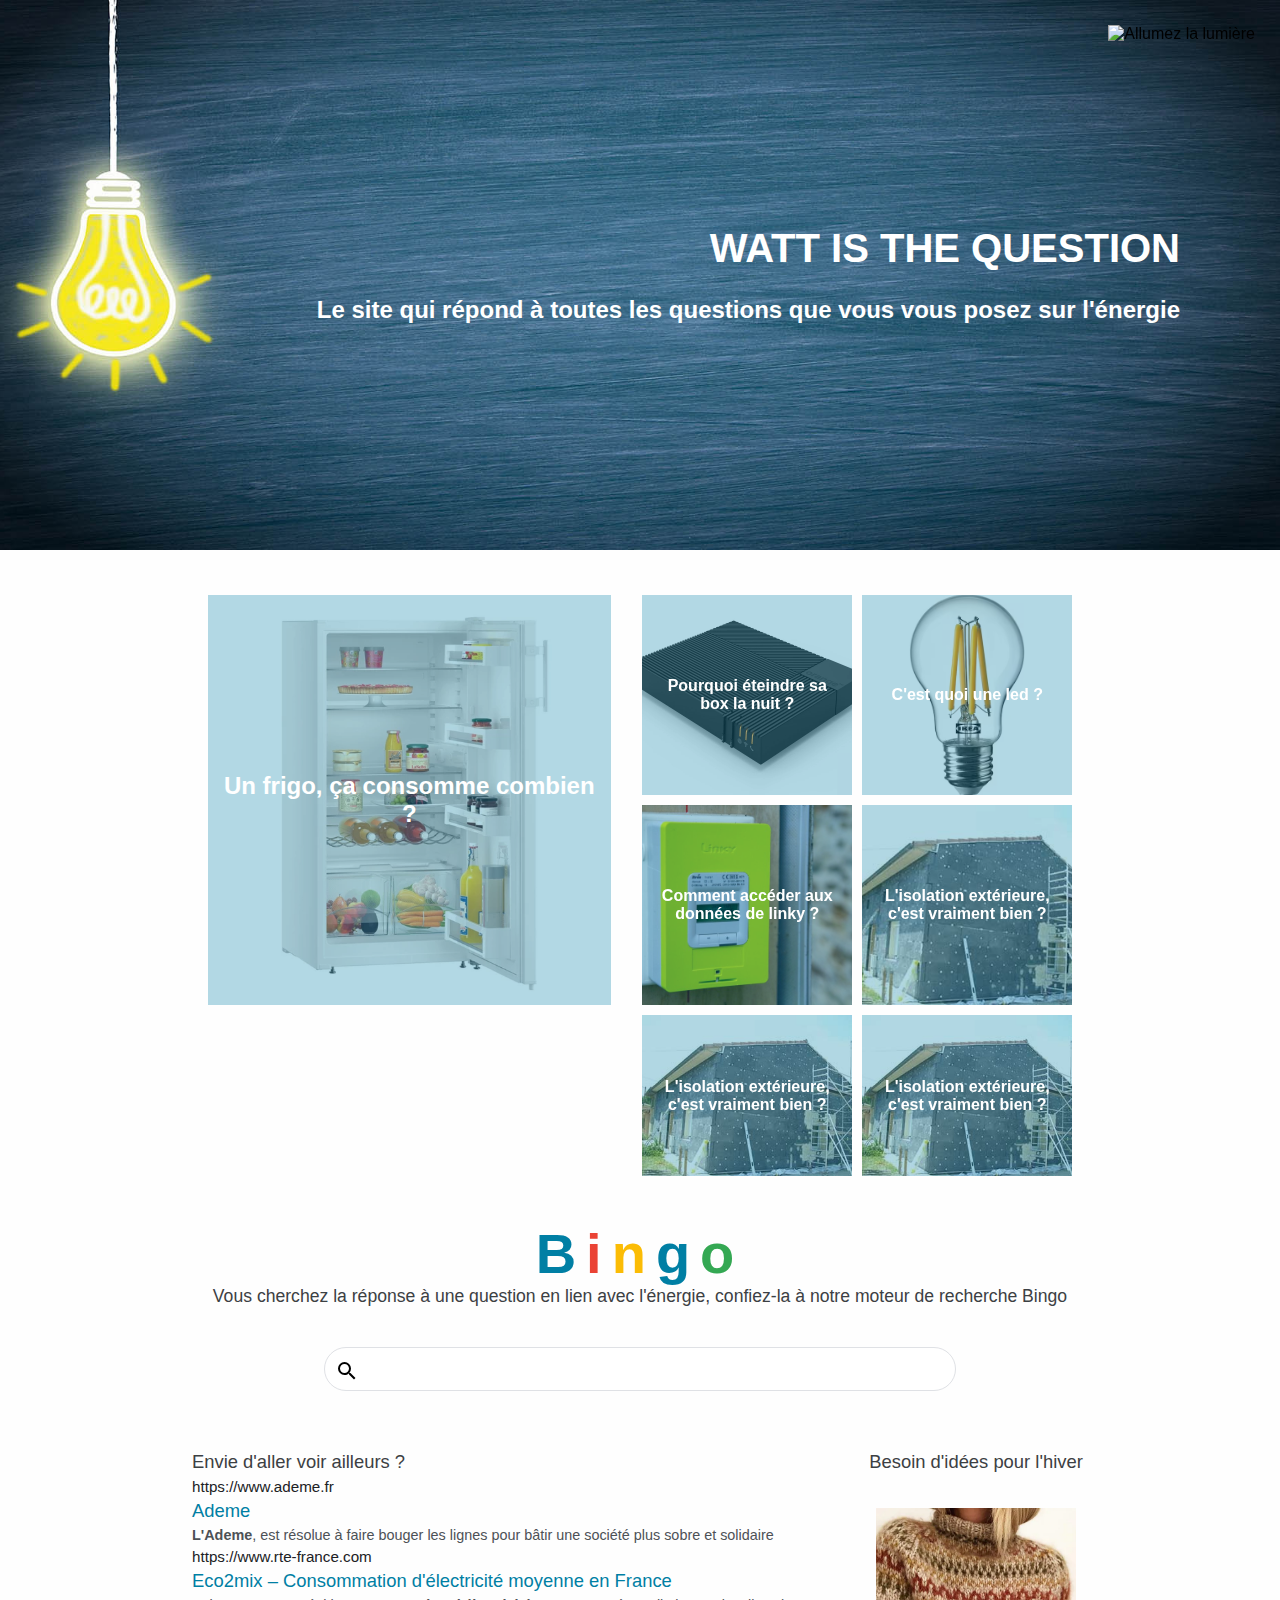
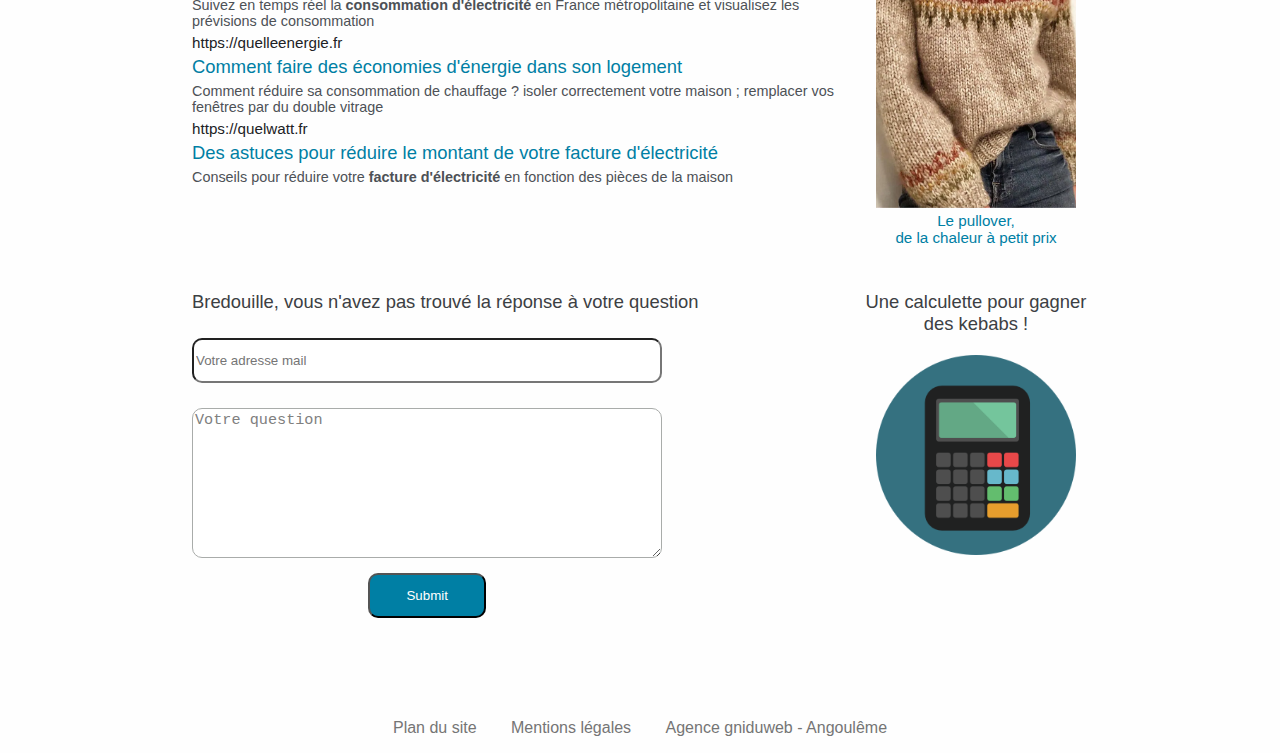
==== index.html @ 3b17d6e7 "Update link" ====
<!DOCTYPE html>
<html lang="fr"> 
<head>
	<title>WATT IS THE QUESTION</title>
	<meta charset="utf-8">
	<link  href="./assets/css/style_page_accueil.css" rel="stylesheet" type='text/css'>
</head>
<body>
	<div id="calque_noir" class="off">
	</div>
	<div id="interrupteur" >
			<img src="./assets/images/off.png" alt="Allumez la lumière" id ="button_light">
	</div>
	<header>
		<h1>WATT IS THE QUESTION</h1>
		<h2>Le site qui répond à toutes les questions que vous vous posez sur l'énergie</h2>
	</header>
	<main>
		<div id="questions">
			<a href="./pages/cons_frigo.html" id="bloc_gauche">
				<figure>
					<img src="./assets/images/5questions/frigo.webp" alt="Consommation réfrigérateur">
					<figcaption>
						<p>Un frigo, ça consomme combien ?</p>
					</figcaption>
				</figure>
			</a>
			<div id="bloc_droite">
				<a href="#">
					<figure id="box">
						<img src="./assets/images/5questions/box.webp" alt="Consommation box">
						<figcaption>
							<p>Pourquoi éteindre sa box la nuit ?</p>
						</figcaption>
					</figure>
				</a>
				<a href="#">
					<figure id="led">
						<img src="./assets/images/5questions/led.avif" alt="Consommation led">
						<figcaption>
							<p>C'est quoi une led ?</p>
						</figcaption>
					</figure>
				</a>
				<a href="#">
					<figure id="linky">
						<img src="./assets/images/5questions/linky.jpg" alt="Fonctionnement Linky">
						<figcaption>
							<p>Comment accéder aux données de linky ?</p>
						</figcaption>
					</figure>
				</a>
				<a href="#">
					<figure id="isolation">
						<img src="./assets/images/5questions/isolation.jpg" alt="Isolation extérieure">
						<figcaption>
							<p>L'isolation extérieure, c'est vraiment bien ?</p>
						</figcaption>
					</figure>
				</a>
				<a href="#">
					<figure id="isolation">
						<img src="./assets/images/5questions/isolation.jpg" alt="Isolation extérieure">
						<figcaption>
							<p>L'isolation extérieure, c'est vraiment bien ?</p>
						</figcaption>
					</figure>
				</a>
				<a href="#">
					<figure id="isolation">
						<img src="./assets/images/5questions/isolation.jpg" alt="Isolation extérieure">
						<figcaption>
							<p>L'isolation extérieure, c'est vraiment bien ?</p>
						</figcaption>
					</figure>
				</a>
				
			</div>
		</div>
		<div id="moteurderecherche">
			<h2><span>B</span><span>i</span><span>n</span><span>g</span><span>o</span></h2>
			<div>
				<p>Vous cherchez la réponse à une question en lien avec l'énergie, confiez-la à notre moteur de recherche Bingo </p>
			</div>
			<form>
				<span>
					<svg>
						<path d="M15.5 14h-.79l-.28-.27A6.471 6.471 0 0 0 16 9.5 6.5 6.5 0 1 0 9.5 16c1.61 0 3.09-.59 4.23-1.57l.27.28v.79l5 4.99L20.49 19l-4.99-5zm-6 0C7.01 14 5 11.99 5 9.5S7.01 5 9.5 5 14 7.01 14 9.5 11.99 14 9.5 14z">
						</path>
					</svg>
				</span>
				<input type="text" name="zt_bingo" id="zt_bingo" >
			</form>
		</div>
		<div id="liens">
			<div>
				<h1 class="titre">Envie d'aller voir ailleurs ?</h1>
				<nav>
					<a href="https://www.ademe.fr">
						<p>https://www.ademe.fr</p>
						<p>Ademe</p>
						<p><strong>L'Ademe</strong>, est résolue à faire bouger les lignes pour bâtir une société plus sobre et solidaire</p>
					</a>
					<a href="https://www.rte-france.com">
						<p>https://www.rte-france.com</p>
						<p>Eco2mix – Consommation d'électricité moyenne en France</p>
						<p>Suivez en temps réel la <strong>consommation d'électricité </strong> en France métropolitaine et visualisez les prévisions de consommation</p>
					</a>
					<a href="https://quelleenergie.fr">
						<p>https://quelleenergie.fr</p>
						<p>Comment faire des économies d'énergie dans son logement</p>
						<p>Comment réduire sa consommation de chauffage ? isoler correctement votre maison ; remplacer vos fenêtres par du double vitrage</p>
					</a>
					<a href="https://quelwatt.fr">
						<p>https://quelwatt.fr</p>
						<p>Des astuces pour réduire le montant de votre facture d'électricité</p>
						<p>Conseils pour réduire votre <strong>facture d'électricité </strong> en fonction des pièces de la maison</p>
						
					</a>
					
				</nav>
			</div>
			<aside>
				<h2 class="titre">Besoin d'idées pour l'hiver</h2>
				<a href="#">
					<figure>
						<img src="./assets/images/outils_conseils/pull.webp" alt="Conseils énergie">
						<figcaption>
							<p> Le pullover,<br>de la chaleur à petit prix</p>
						</figcaption>
					</figure>
				</a>
					
			</aside>
			
		</div>
		<div id="bredouille">
			
				<div>
					<h2 class="titre">Bredouille, vous n'avez pas trouvé la réponse à votre question</h2>
					<form action="./pages/enregistrer-question.php" method="POST">
						<input id="zt_email" name="zt_email" type="email" required placeholder="Votre adresse mail">
						<textarea id="zt_question" name="zt_question" required>Votre question</textarea>
						<input type="submit" id="bouton">
					</form>
				</div>
				<aside>
					<h2 class="titre">Une calculette pour gagner des kebabs ! </h2>
					<a href="./pages/calcul_cons.html">
						<img src="./assets/images/outils_conseils/calculette.png" alt="pull - réduction énergie">
					</a>
				</aside>
			
		</div>
		<footer>
			<nav>
				<a href="#">Plan du site</a>
				<a href="#">Mentions légales</a>
				<a href="#">Agence gniduweb - Angoulême</a>
			</nav>
		</footer>
		
	</main>		
	<script src="./js/script_index.js"></script>
</body>
</html>
---- assets/css/style_page_accueil.css ----
*
{	box-sizing:border-box;
	margin:0px;
}
body
{	background:#fefefe;
	font-family:arial ,sans-serif;
	font-size:16px;
}
/* Réglages généraux */
a
{	text-decoration:none;
}

main > div 
{ 	width:70%;
	margin : 45px auto;
} 
/*Mise en forme du calque noir*/
#calque_noir
{	position:fixed;
	width:100vw;
	height:100vh;
}
.on
{	background:rgb(0,0,0,0);
	z-index:-50;
}
.off
{	background:rgb(0,0,0,0.9);
	z-index:100;
}
/* Mise en forme de l'interrupteur */
#interrupteur
{	position:fixed;
	top:25px;
	right:25px;
	cursor:pointer;
	z-index:200;
}
#interrupteur img
{	width:50px;
	height:auto;
}
/*Mise en forme de la section header*/
header
{	height:550px;
	display:flex;
	flex-direction:column;
	align-items:end;
	justify-content:center;
	background:url(./../images/img_header.jpg);
	background-size:cover;
	background-position: center center;
	color:white;
	padding:100px;

}
header h2
{	margin-top:25px;
	font-size:1.5rem;
}
header h1
{	font-size:2.5rem;;
}
/*Mise en forme de la section Mosaïque de questions */

#questions
{	display:flex;
	align-items:start;
	justify-content:space-around;
}
#questions a
{	color:white;
	
}
#bloc_gauche
{	height:410px;
	width:45%;
	font-size:1.50rem;
}
#bloc_droite
{	display:grid;
	grid-template-columns: 1fr 1fr;
	grid-template-rows: 200px 200px;
	grid-gap: 10px;
	width:48%;
}
#question{
	display: flex;
	height: 250px;
	width: 20%;
}
#questions figure
{	position:relative;
	height:100%;
	width:100%;
}
#questions figure img
{	width:100%;
	height:100%;
	object-fit:cover;
}
#questions figure figcaption
{	height:100%;
	width:100%;
	position:absolute;
	top:0px;
	left:0px;
	display:flex;
	justify-content:center;
	align-items:center;
	padding:15px;
	background:rgba(0,127,164,0.3);
	text-align:center;
	font-weight:bold;
}


/*Mise en forme de la section Moteur de recherche Section*/
#moteurderecherche
{	display:flex;
	flex-direction:column;
	align-items:center;
	justify-content:center;
}
#moteurderecherche p
{	color:#3c4043;
	margin-bottom:25px;
	font-size:1.1rem;
}
#moteurderecherche h2
{	font-size:3.5rem;
	font-weight:bold;
	letter-spacing:10px;
}
#moteurderecherche h2 span:nth-child(1)
{	color:rgb(0,127,164);
}
#moteurderecherche h2 span:nth-child(2)
{	color:#ea4335;
}
#moteurderecherche h2 span:nth-child(3)
{	color:#fbbc05;
}
#moteurderecherche h2 span:nth-child(4)
{	color:rgb(0,127,164);
}
#moteurderecherche h2 span:nth-child(5)
{	color:#34a853;
}

#moteurderecherche > form span
{	height: 20px;
	line-height: 20px;
	width: 20px;
	margin-right:25px;
}

#moteurderecherche > form
{	height: 44px;
	background: #fff;
	border: 1px solid #dfe1e5;
	box-shadow: none;
	border-radius: 24px;
	margin: 15px auto;
	width:632px;
	display : flex;
	align-items:center;
	justify-content:space-around;
	padding:10px;

}
#moteurderecherche input
{	background-color: transparent;
	border: none;
	margin: 0;
	flex:1;
	margin-top:15px;
	padding: 0;
	color: rgba(0,0,0,.87);
	word-wrap: break-word;
	outline: none;
	display: flex;	
	flex: 100%;
	height: 34px;
	
} 

/*Mise en forme scrollbar*/

/* width */
::-webkit-scrollbar {
	width: 10px;
	border-radius: 5px;
  }
/* Track */
::-webkit-scrollbar-track {
	background: #f1f1f1;

  }
/* Handle */
::-webkit-scrollbar-thumb {
	background: #888;
	border-radius: 5px;
  }
/* Handle on hover */
::-webkit-scrollbar-thumb:hover {
	background: #555;
  }  


/*Mise en forme de la section liens*/	

#liens 
{	display : flex;	
}
#liens div
{	width:75%;
	display : flex;
	flex-direction:column;
}
#liens nav p:nth-child(2)
{	font-size:1.15rem;
	color:rgb(0,127,164);
	margin-top:5px;
}
#liens nav p:nth-child(1)
{	font-size:0.95rem;
	color:rgb(32, 33, 36);
	margin-top:5px;
}
#liens nav p:nth-child(3)
{	font-size:0.9rem;
	color:rgb(77, 81, 86);
	margin-top:5px;
}
#liens a
{	margin-top:15px;
}
#liens 	aside
{	width:25%;
	display : flex;
	flex-direction:column;
	align-items:center;
	justify-content:center;
}
#liens img
{	width:200px;
	height: 300px;
	object-fit:cover;
}
#liens aside p
{	font-size:0.95rem;
	text-align:center;
	width:200px;
	color:rgb(0,127,164);
}
#liens figure
{	margin-top:20px;
	height:100%;
	width:100%;
	text-align:center;
} 	

	
.titre
{	color:#3c4043;
	font-weight:normal;
	font-size:1.15rem;
}



/*Mise en forme de la section bredouille*/
#bredouille 
{	display:flex;
}
#bredouille div 
{	width:75%;
	display : flex;
	flex-direction:column;
	align-items:start;
}
#bredouille aside
{	width:25%;
	display : flex;
	flex-direction:column;
	align-items:center;
	font-size:1.1rem;
	text-align:center;
	font-weight:normal;
}

#bredouille form
{	display:flex;
	flex-direction:column;
	width:70%;
	margin:25px 0;
}
#bredouille textarea
{	height:150px;
	border-radius:10px;
	border:1px solid rgb(169, 172, 170);
	font-size:0.95rem;
	color :gray;
	
}
#bredouille #zt_email
{	height:45px;
	margin-bottom:25px;
	border-radius:10px;
}
#bredouille #bouton
{	height:45px;
	display:flex;
	justify-content:center;
	align-items:center;
	width:25%;
	margin:15px auto;
	background-color : rgb(0, 127, 164);
	color:white;
	border-radius:10px;
}
#bredouille img
{	width:200px;
	height:auto;
}
#bredouille a
{	margin-top:20px;
}
/*footer*/
footer
{	height:50px;
	display : flex;
	justify-content:center;
	align-items:center;
	
}
footer a
{	color: rgb(117, 117, 117);
	font-weight:normal;
	margin:0 15px;
}
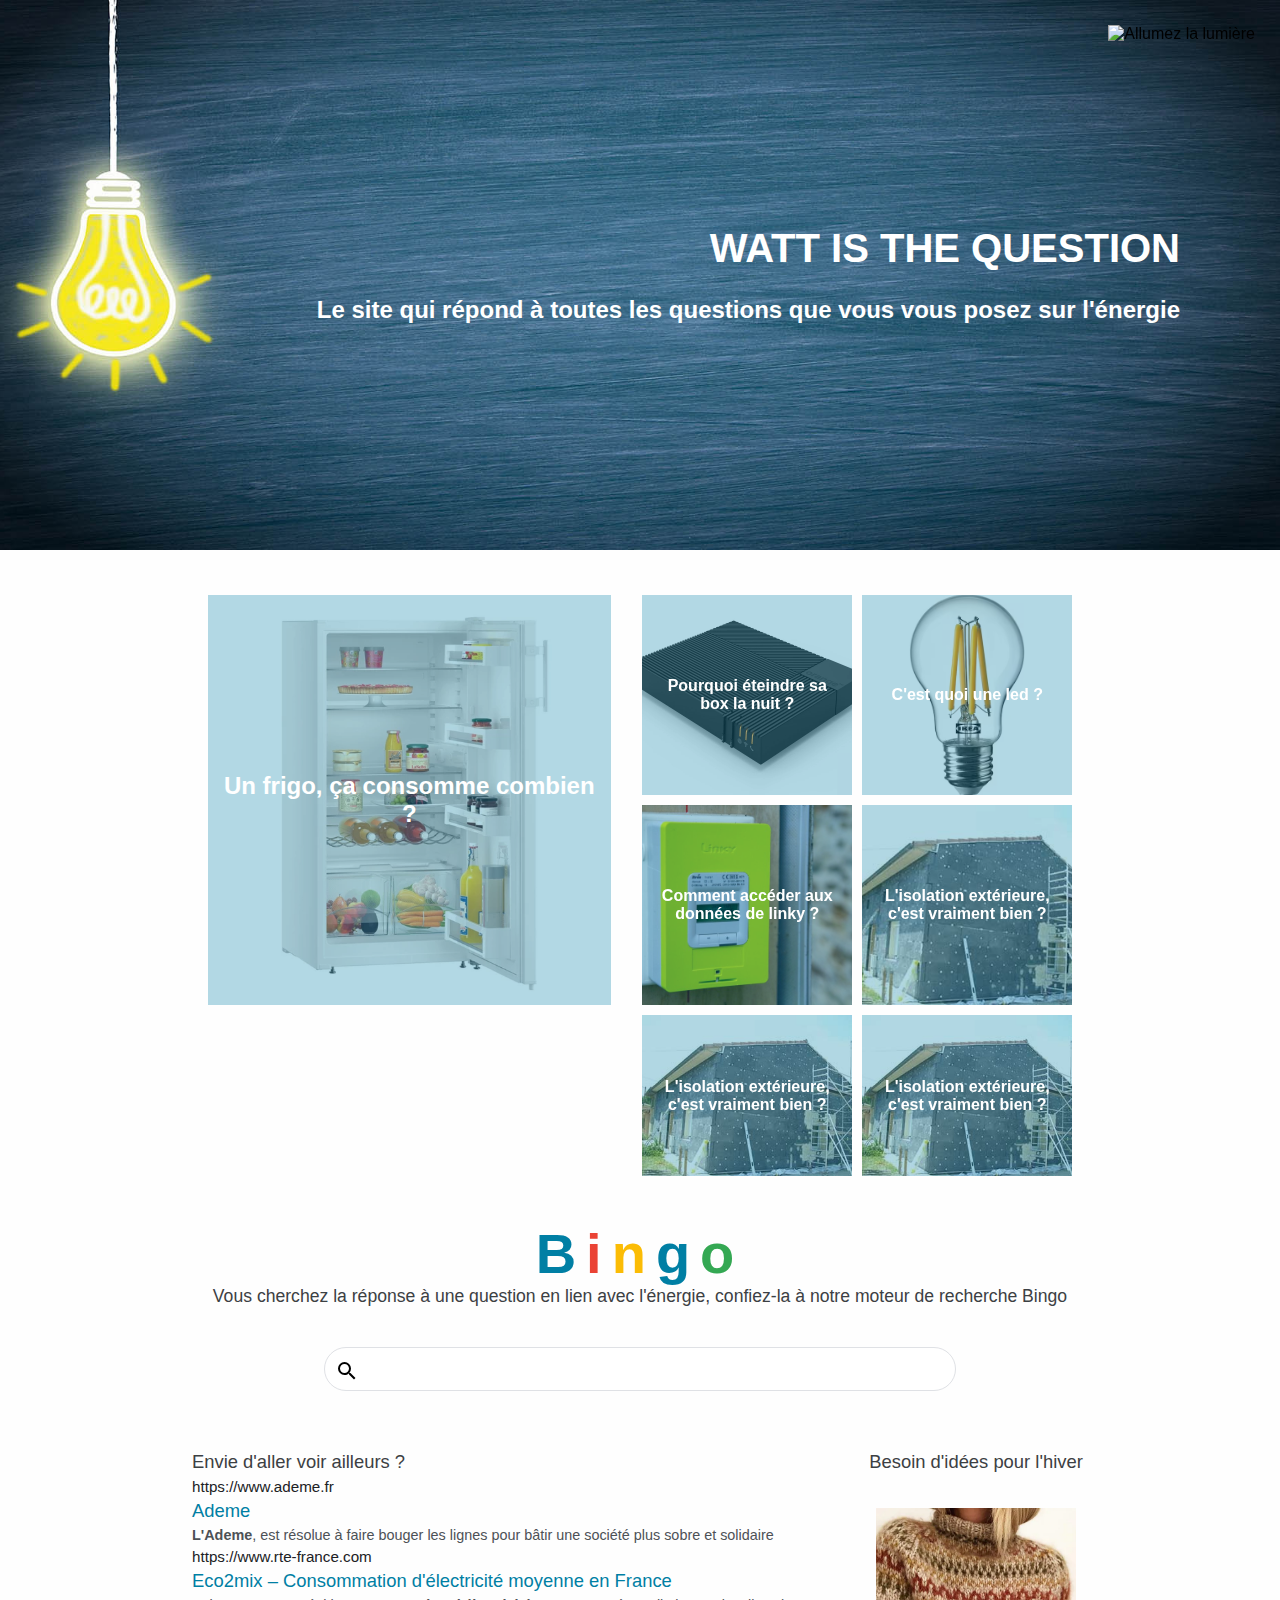
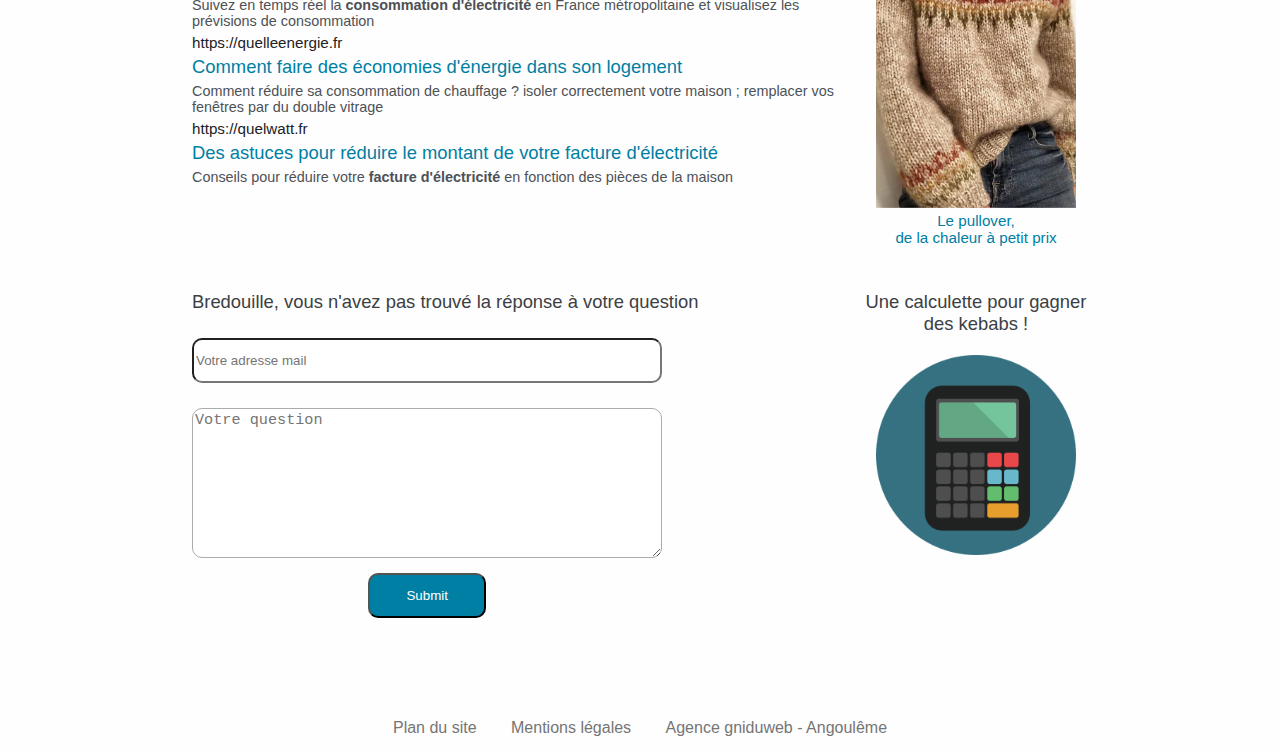
==== commit 582e6716: "Finish le php enfin" ====
--- a/index.html
+++ b/index.html
@@ -140,7 +140,7 @@
 					<h2 class="titre">Bredouille, vous n'avez pas trouvé la réponse à votre question</h2>
 					<form action="./pages/enregistrer-question.php" method="POST">
 						<input id="zt_email" name="zt_email" type="email" required placeholder="Votre adresse mail">
-						<textarea id="zt_question" name="zt_question" required>Votre question</textarea>
+						<textarea id="zt_question" name="zt_question" maxlength="500" minlength="4" required placeholder="Votre question"></textarea>
 						<input type="submit" id="bouton">
 					</form>
 				</div>
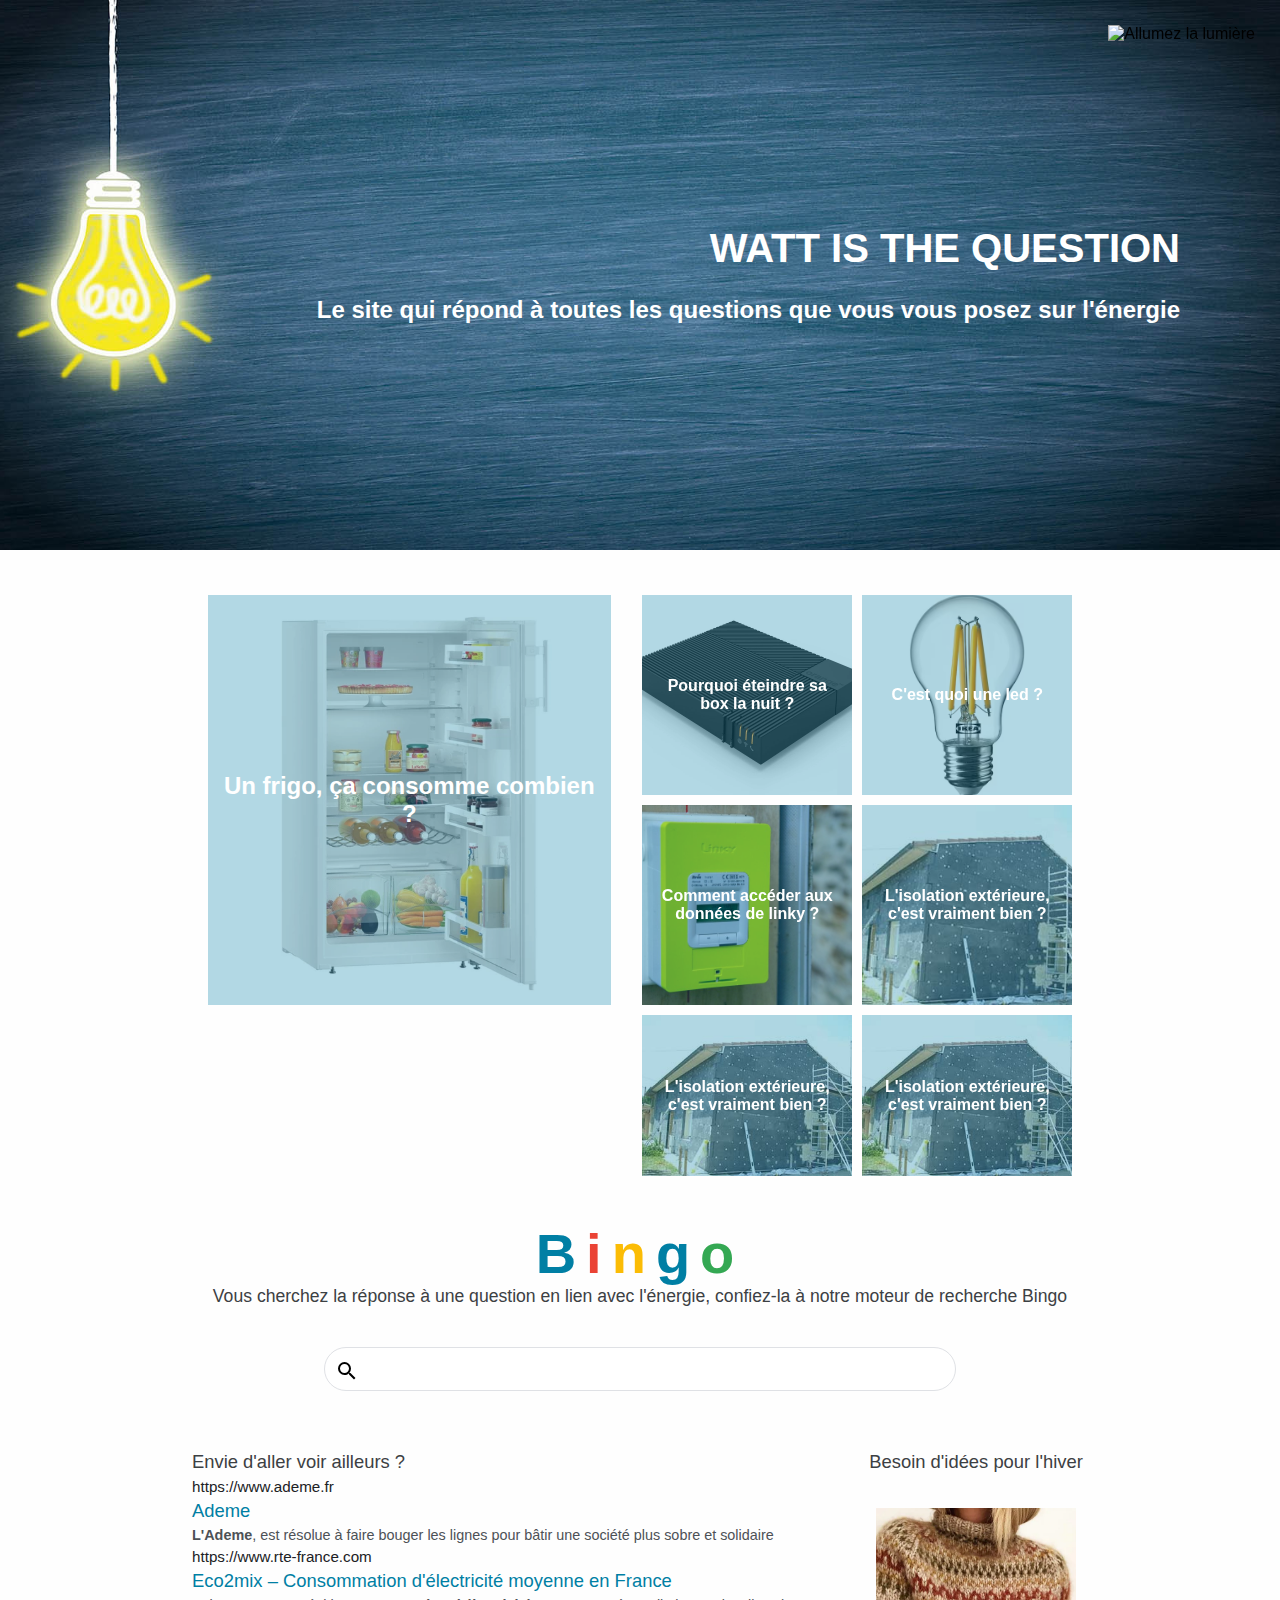
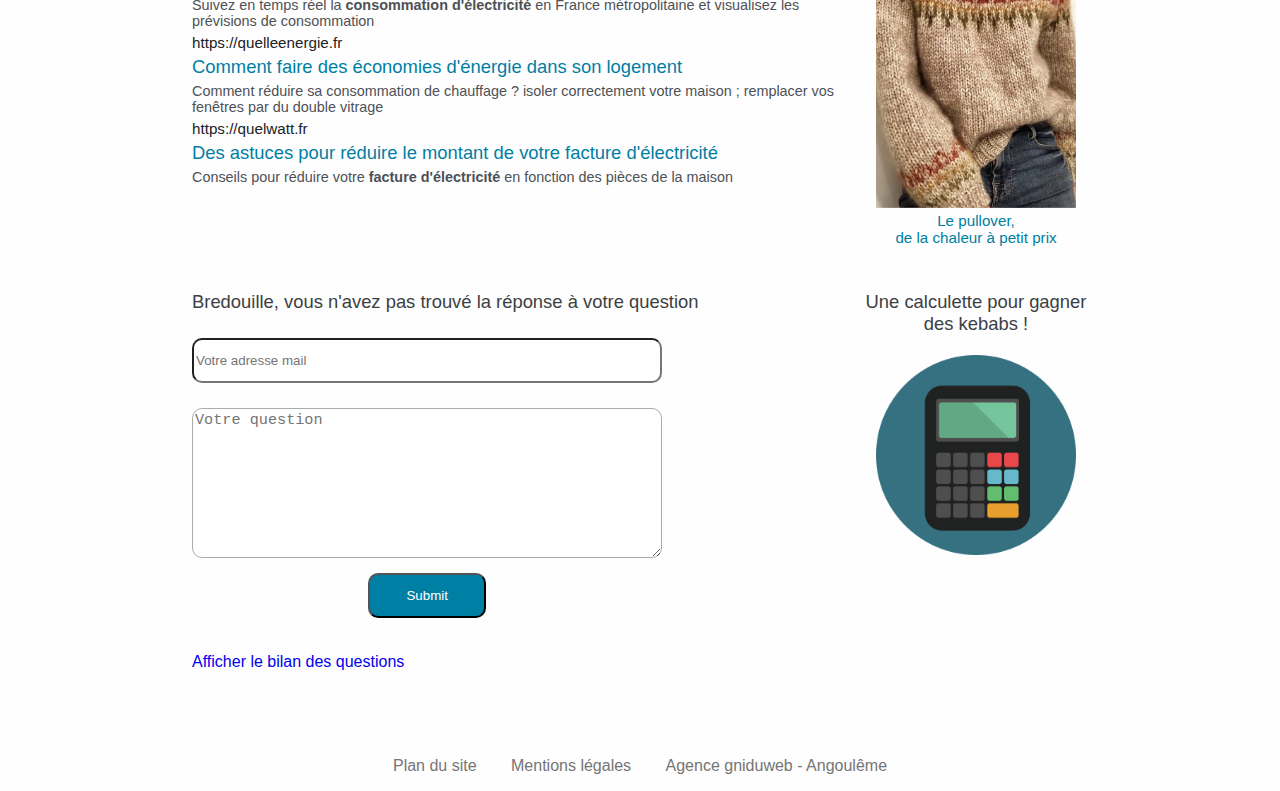
==== commit 72bf776e: "Finish le php enfin" ====
--- a/index.html
+++ b/index.html
@@ -142,6 +142,7 @@
 						<input id="zt_email" name="zt_email" type="email" required placeholder="Votre adresse mail">
 						<textarea id="zt_question" name="zt_question" maxlength="500" minlength="4" required placeholder="Votre question"></textarea>
 						<input type="submit" id="bouton">
+						<a href="./pages/bilan-questions.php">Afficher le bilan des questions</a>
 					</form>
 				</div>
 				<aside>
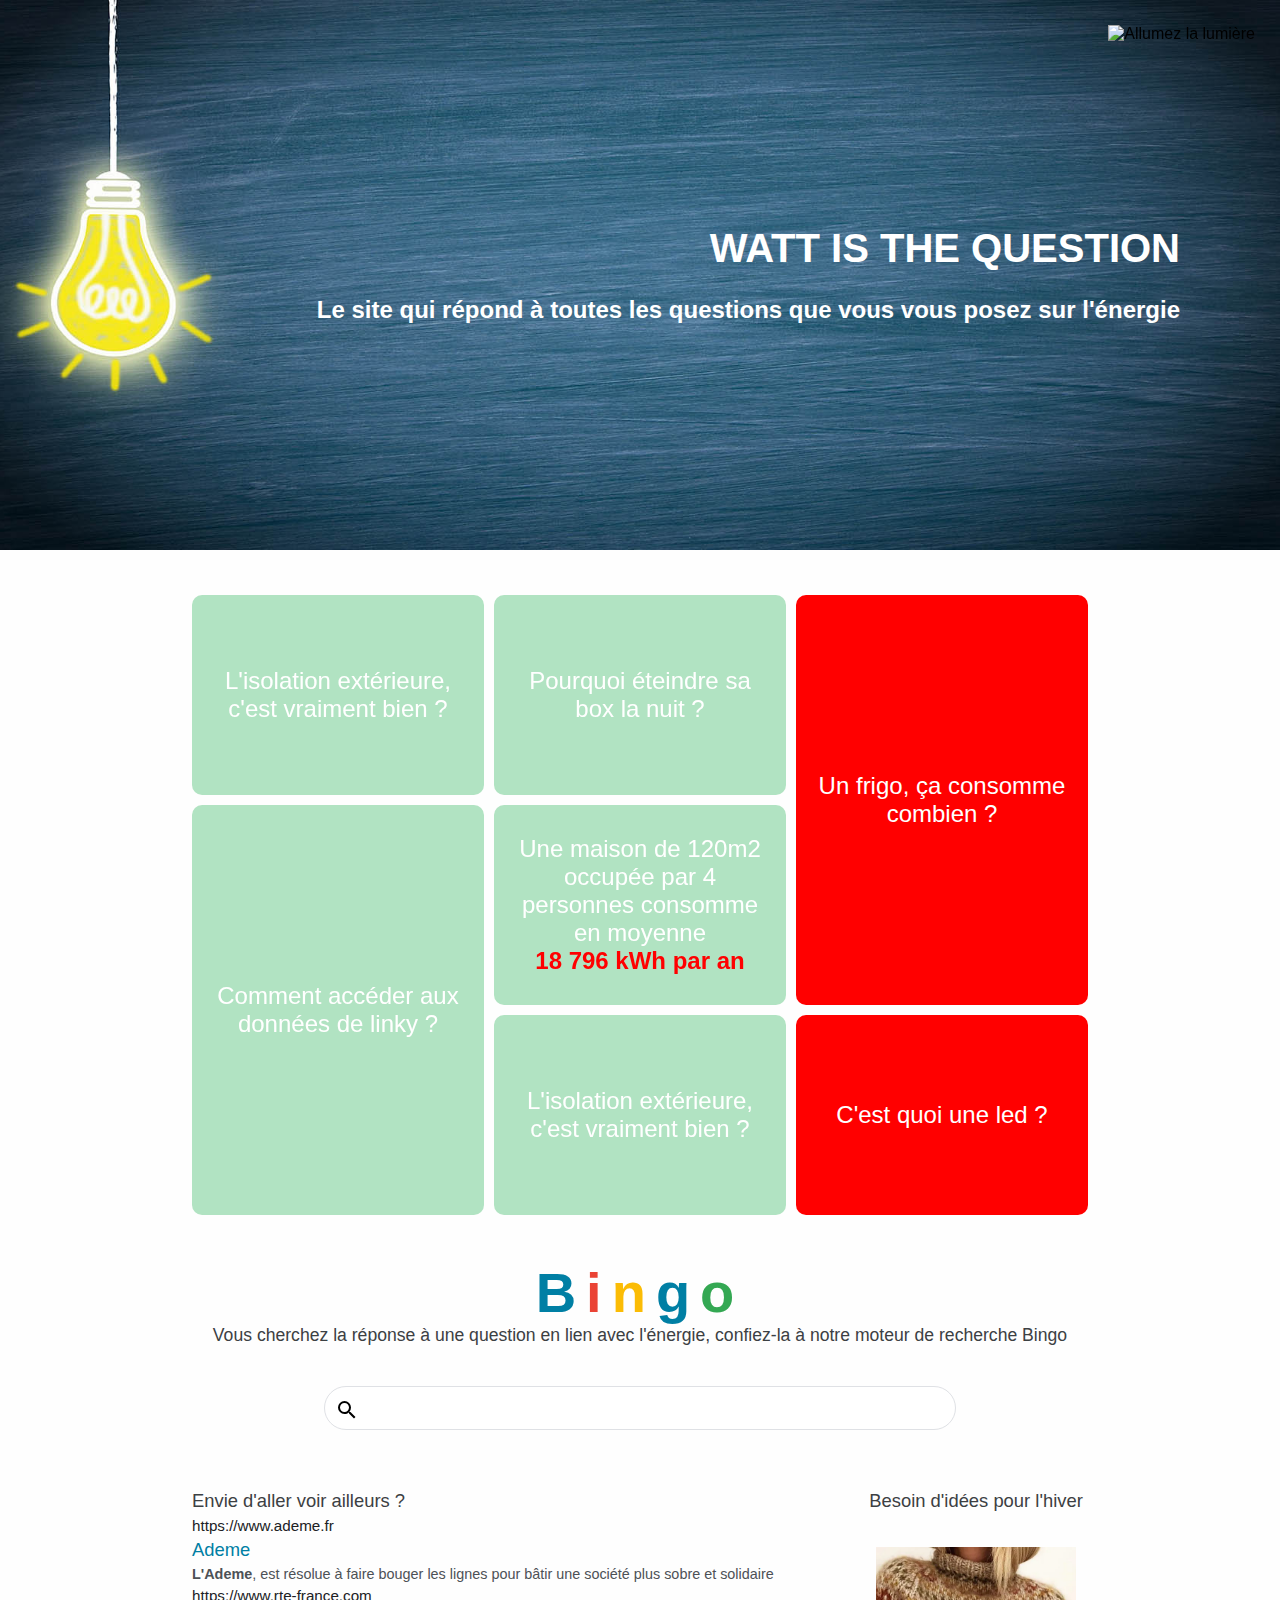
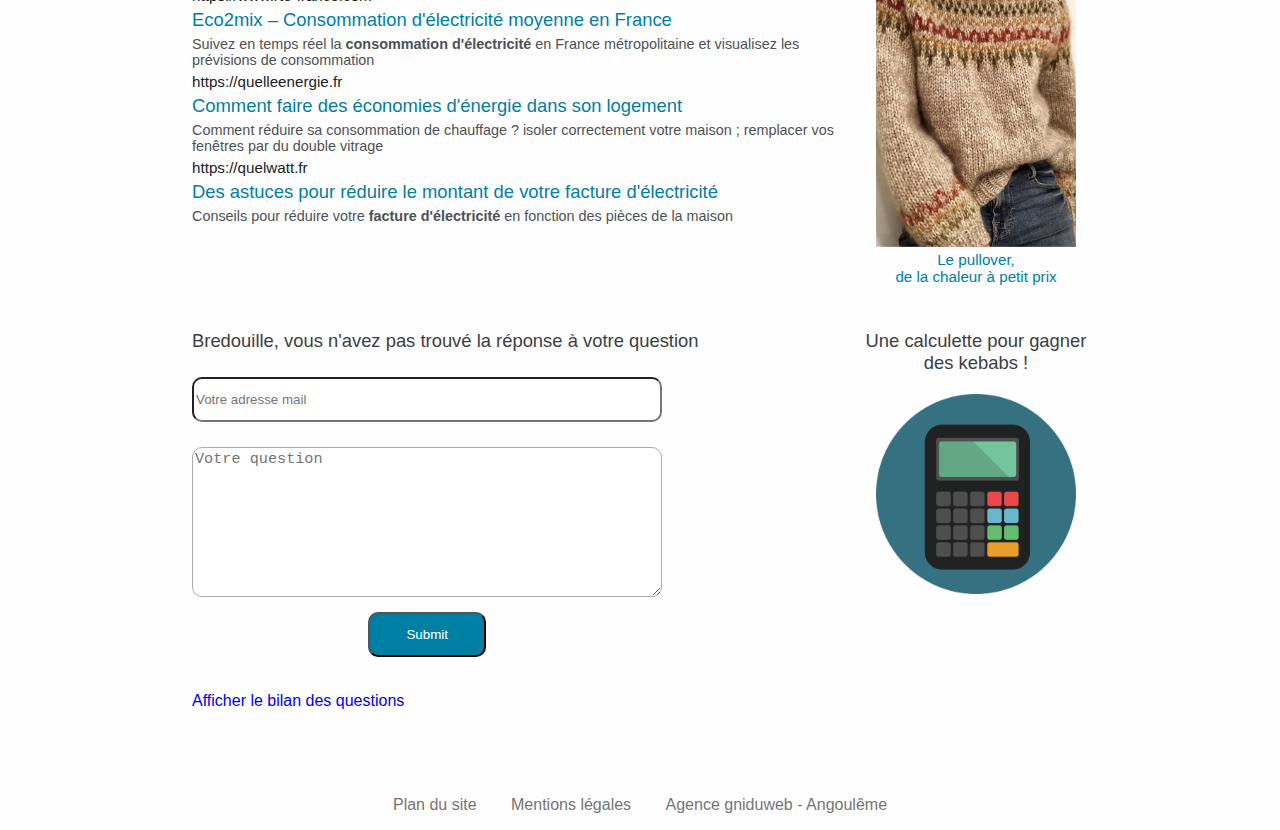
==== commit df029bf7: "Cr├⌐ation de la mosa├»que" ====
--- a/index.html
+++ b/index.html
@@ -4,6 +4,7 @@
 	<title>WATT IS THE QUESTION</title>
 	<meta charset="utf-8">
 	<link  href="./assets/css/style_page_accueil.css" rel="stylesheet" type='text/css'>
+	<link rel="icon" type="image/png" href="./assets/images/ico.png" />
 </head>
 <body>
 	<div id="calque_noir" class="off">
@@ -14,67 +15,71 @@
 	<header>
 		<h1>WATT IS THE QUESTION</h1>
 		<h2>Le site qui répond à toutes les questions que vous vous posez sur l'énergie</h2>
-	</header>
+</header>
 	<main>
 		<div id="questions">
-			<a href="./pages/cons_frigo.html" id="bloc_gauche">
-				<figure>
-					<img src="./assets/images/5questions/frigo.webp" alt="Consommation réfrigérateur">
-					<figcaption>
-						<p>Un frigo, ça consomme combien ?</p>
-					</figcaption>
-				</figure>
-			</a>
-			<div id="bloc_droite">
+			<div id="consfrigo">
+				<a href="./pages/cons_frigo.html">
+					<figure>
+						<figcaption id="frigo2">
+							<p>Un frigo, ça consomme combien ?</p>
+						</figcaption>
+					</figure>
+				</a>
+			</div>
+			<div id="consbox">
 				<a href="#">
-					<figure id="box">
-						<img src="./assets/images/5questions/box.webp" alt="Consommation box">
-						<figcaption>
+					<figure>
+						<figcaption id="box">
 							<p>Pourquoi éteindre sa box la nuit ?</p>
 						</figcaption>
 					</figure>
 				</a>
+			</div>
+			<div id="consled">
 				<a href="#">
-					<figure id="led">
-						<img src="./assets/images/5questions/led.avif" alt="Consommation led">
-						<figcaption>
+					<figure >
+						<figcaption id="led">
 							<p>C'est quoi une led ?</p>
 						</figcaption>
 					</figure>
 				</a>
+			</div>
+			<div id="linky">
 				<a href="#">
-					<figure id="linky">
-						<img src="./assets/images/5questions/linky.jpg" alt="Fonctionnement Linky">
-						<figcaption>
+					<figure >
+						<figcaption id="linky1">
 							<p>Comment accéder aux données de linky ?</p>
 						</figcaption>
 					</figure>
 				</a>
+			</div>
+			<div id="isola">
 				<a href="#">
-					<figure id="isolation">
-						<img src="./assets/images/5questions/isolation.jpg" alt="Isolation extérieure">
-						<figcaption>
+					<figure >
+						<figcaption id="isolation">
 							<p>L'isolation extérieure, c'est vraiment bien ?</p>
 						</figcaption>
 					</figure>
 				</a>
+			</div>
+			<div id="kwh">
 				<a href="#">
-					<figure id="isolation">
-						<img src="./assets/images/5questions/isolation.jpg" alt="Isolation extérieure">
-						<figcaption>
+					<figure >
+						<figcaption id="kilowattheure">
 							<p>L'isolation extérieure, c'est vraiment bien ?</p>
 						</figcaption>
 					</figure>
 				</a>
+			</div>
+			<div id="consmoy">
 				<a href="#">
-					<figure id="isolation">
-						<img src="./assets/images/5questions/isolation.jpg" alt="Isolation extérieure">
-						<figcaption>
-							<p>L'isolation extérieure, c'est vraiment bien ?</p>
+					<figure>
+						<figcaption id="moyenne">
+							<p>Une maison de 120m2 occupée par 4 personnes consomme en moyenne <span id="kwhan"></br>18 796 kWh par an</span></p>
 						</figcaption>
 					</figure>
 				</a>
-				
 			</div>
 		</div>
 		<div id="moteurderecherche">
@@ -138,7 +143,7 @@
 			
 				<div>
 					<h2 class="titre">Bredouille, vous n'avez pas trouvé la réponse à votre question</h2>
-					<form action="./pages/enregistrer-question.php" method="POST">
+					<form action="./pages/enregistrer-question.php" onsubmit="alert('Votre question a bien été transmise à une équipe compétente !')"  method="POST">
 						<input id="zt_email" name="zt_email" type="email" required placeholder="Votre adresse mail">
 						<textarea id="zt_question" name="zt_question" maxlength="500" minlength="4" required placeholder="Votre question"></textarea>
 						<input type="submit" id="bouton">
@@ -157,11 +162,12 @@
 			<nav>
 				<a href="#">Plan du site</a>
 				<a href="#">Mentions légales</a>
-				<a href="#">Agence gniduweb - Angoulême</a>
+				<a href="./gniduweb/index.html">Agence gniduweb - Angoulême</a>
 			</nav>
 		</footer>
 		
 	</main>		
 	<script src="./js/script_index.js"></script>
 </body>
+
 </html>--- a/assets/css/style_page_accueil.css
+++ b/assets/css/style_page_accueil.css
@@ -63,43 +63,69 @@
 header h1
 {	font-size:2.5rem;;
 }
-/*Mise en forme de la section Mosaïque de questions */
-
-#questions
-{	display:flex;
-	align-items:start;
-	justify-content:space-around;
-}
+
+
+/*Mise en forme de la section Mosaïque de questions avec grid*/ 
+#questions {
+	display: grid;
+	grid-template-columns: repeat(3, 1fr);
+	grid-gap: 10px;
+	grid-template-rows: repeat(3, 200px);
+}
+  #consfrigo {
+	grid-column-start: 3;
+    grid-column-end: 4;
+	grid-row-start: 1;
+    grid-row-end: 3;
+  }
+  #consbox {
+	grid-column-start: 2;
+    grid-column-end: 3;
+	grid-row-start: 1;
+    grid-row-end: 2;
+  }
+  #consled {
+	grid-column-start: 3;
+    grid-column-end: 4;
+	grid-row-start: 3;
+    grid-row-end: 4;
+  }
+  #linky {
+	grid-column-start: 1;
+    grid-column-end: 2;
+	grid-row-start: 2;
+    grid-row-end: 4;
+  }
+  #isola {
+	grid-column-start: 1;
+    grid-column-end: 2;
+	grid-row-start: 1;
+    grid-row-end: 2;
+  }
+  #kwh {
+	grid-column-start: 2;
+    grid-column-end: 3;
+	grid-row-start: 3;
+    grid-row-end: 4;
+  }
+  #consmoy {
+	grid-column-start: 2;
+    grid-column-end: 3;
+	grid-row-start: 2;
+    grid-row-end: 3;
+  }
+
+/*Utilitaires de la Mosaïque*/ 
+
 #questions a
 {	color:white;
 	
-}
-#bloc_gauche
-{	height:410px;
-	width:45%;
-	font-size:1.50rem;
-}
-#bloc_droite
-{	display:grid;
-	grid-template-columns: 1fr 1fr;
-	grid-template-rows: 200px 200px;
-	grid-gap: 10px;
-	width:48%;
-}
-#question{
-	display: flex;
-	height: 250px;
-	width: 20%;
 }
 #questions figure
 {	position:relative;
 	height:100%;
 	width:100%;
-}
-#questions figure img
-{	width:100%;
-	height:100%;
-	object-fit:cover;
+
 }
 #questions figure figcaption
 {	height:100%;
@@ -110,11 +136,46 @@
 	display:flex;
 	justify-content:center;
 	align-items:center;
+	font-size: 1.5em;
 	padding:15px;
-	background:rgba(0,127,164,0.3);
 	text-align:center;
-	font-weight:bold;
-}
+	transition: all 0.6s;
+	border-radius: 10px;
+	
+}
+#questions figure figcaption:hover{
+	transform: scale(1.02);
+	background: #dfe1e5;
+}
+
+
+#led{
+	background:red;
+}
+#frigo2{
+	background:red;
+}
+#box{
+	background:rgba(0, 164, 55, 0.3);
+}
+#moyenne{
+	background:rgba(0, 164, 55, 0.3);
+}
+#kilowattheure{
+	background:rgba(0, 164, 55, 0.3);
+}
+#linky1{
+	background:rgba(0, 164, 55, 0.3);
+}
+#isolation{
+	background:rgba(0, 164, 55, 0.3);
+}
+#kwhan{
+	color: red;
+	font-weight: bold;;
+}
+
+
 
 
 /*Mise en forme de la section Moteur de recherche Section*/
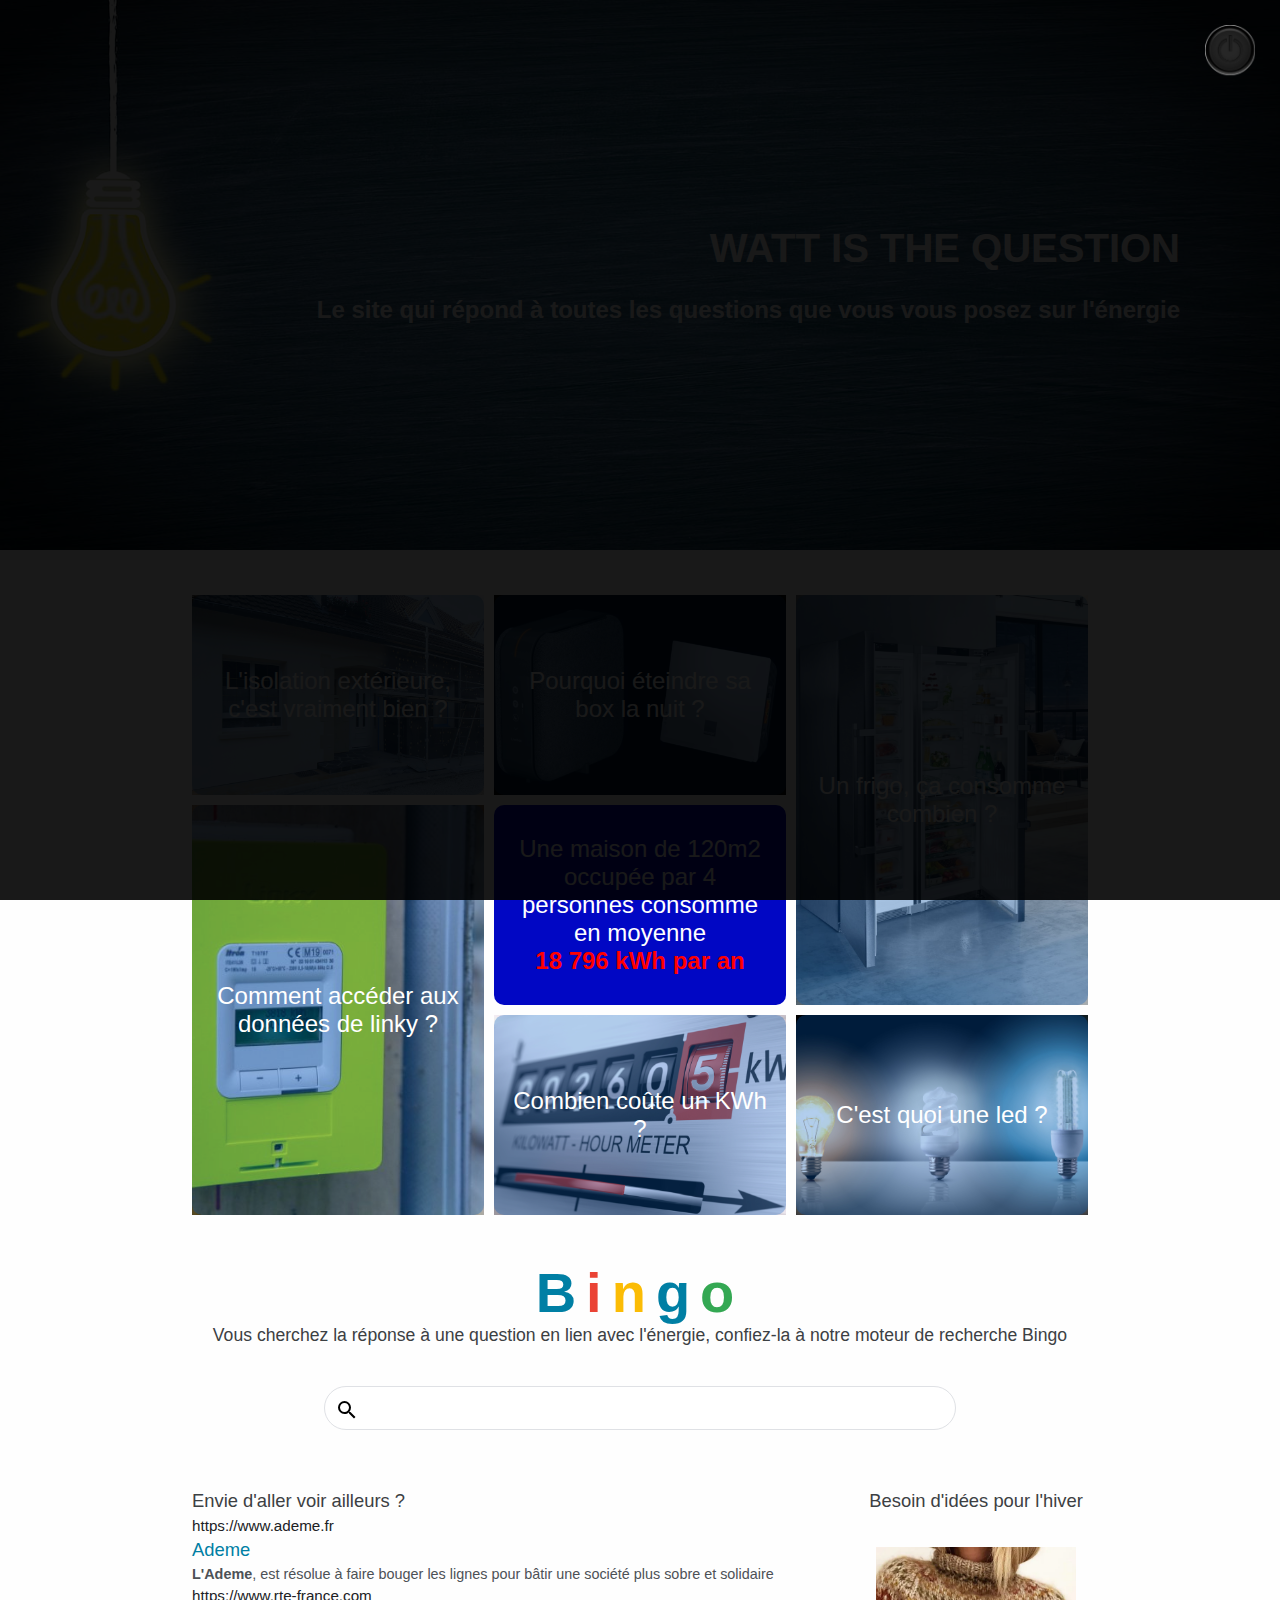
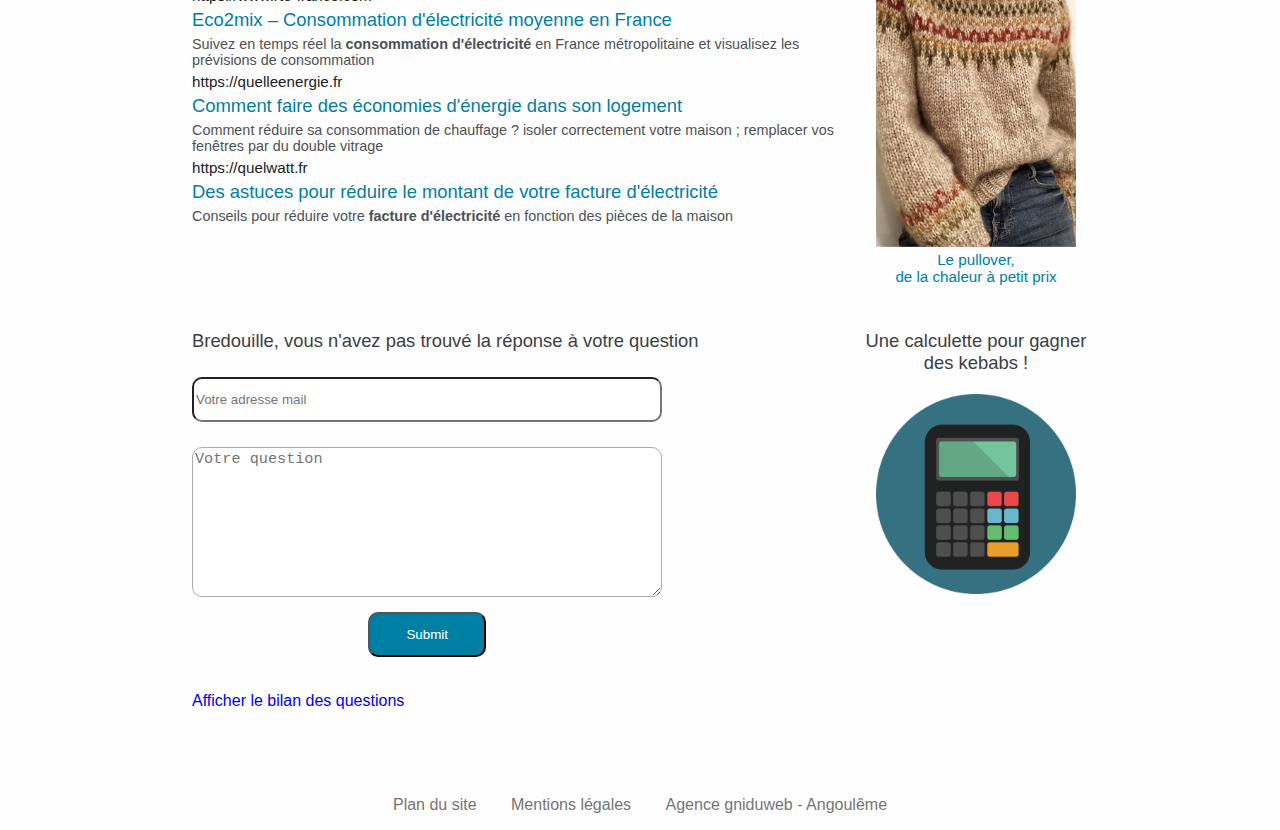
==== commit e544987f: "Fix du bouton et du calque quand premi├¿re visite" ====
--- a/index.html
+++ b/index.html
@@ -21,6 +21,7 @@
 			<div id="consfrigo">
 				<a href="./pages/cons_frigo.html">
 					<figure>
+						<img src="./assets/images/5questions/frigo.webp" >
 						<figcaption id="frigo2">
 							<p>Un frigo, ça consomme combien ?</p>
 						</figcaption>
@@ -30,6 +31,7 @@
 			<div id="consbox">
 				<a href="#">
 					<figure>
+						<img src="./assets/images/5questions/box.webp" >
 						<figcaption id="box">
 							<p>Pourquoi éteindre sa box la nuit ?</p>
 						</figcaption>
@@ -39,6 +41,7 @@
 			<div id="consled">
 				<a href="#">
 					<figure >
+						<img src="./assets/images/5questions/led.jpg" >
 						<figcaption id="led">
 							<p>C'est quoi une led ?</p>
 						</figcaption>
@@ -48,6 +51,7 @@
 			<div id="linky">
 				<a href="#">
 					<figure >
+						<img src="./assets/images/5questions/linky.jpg" >
 						<figcaption id="linky1">
 							<p>Comment accéder aux données de linky ?</p>
 						</figcaption>
@@ -57,6 +61,7 @@
 			<div id="isola">
 				<a href="#">
 					<figure >
+						<img src="./assets/images/5questions/isolation.jpg" >
 						<figcaption id="isolation">
 							<p>L'isolation extérieure, c'est vraiment bien ?</p>
 						</figcaption>
@@ -66,8 +71,9 @@
 			<div id="kwh">
 				<a href="#">
 					<figure >
+						<img src="./assets/images/5questions/kwh.jpg" >
 						<figcaption id="kilowattheure">
-							<p>L'isolation extérieure, c'est vraiment bien ?</p>
+							<p>Combien coûte un KWh ?</p>
 						</figcaption>
 					</figure>
 				</a>
--- a/assets/css/style_page_accueil.css
+++ b/assets/css/style_page_accueil.css
@@ -21,14 +21,18 @@
 {	position:fixed;
 	width:100vw;
 	height:100vh;
+
+	
 }
 .on
 {	background:rgb(0,0,0,0);
 	z-index:-50;
+
 }
 .off
 {	background:rgb(0,0,0,0.9);
 	z-index:100;
+
 }
 /* Mise en forme de l'interrupteur */
 #interrupteur
@@ -125,6 +129,7 @@
 {	position:relative;
 	height:100%;
 	width:100%;
+	transition: all 0.6s;
 
 }
 #questions figure figcaption
@@ -139,36 +144,58 @@
 	font-size: 1.5em;
 	padding:15px;
 	text-align:center;
-	transition: all 0.6s;
+
 	border-radius: 10px;
 	
 }
-#questions figure figcaption:hover{
+#questions figure:hover{
 	transform: scale(1.02);
-	background: #dfe1e5;
-}
-
+	color: rgb(190, 0, 243);
+	font-size: 1.1em;
+
+}
+#questions figure img {
+	height: 100%;
+	width: 100%;
+	object-fit: cover;
+	left: 0;
+	position: absolute;
+	top: 0;
+	
+}
+/*quand hover, le figcaption change de couleur avec la couleur qui viens vers le haut */
+
+#questions figure:hover figcaption
+{	background: rgb(190, 0, 243);
+	color:white;
+	translate: (0,2);
+}
+
+
+#questions figure img:hover {
+	transform: scale(1.02);
+}
 
 #led{
-	background:red;
+	background:rgba(1, 92, 196, 0.3);
 }
 #frigo2{
-	background:red;
+	background:rgba(1, 92, 196, 0.3);
 }
 #box{
-	background:rgba(0, 164, 55, 0.3);
+	background:rgba(1, 92, 196, 0.3);
 }
 #moyenne{
-	background:rgba(0, 164, 55, 0.3);
+	background:rgb(1, 7, 196);
 }
 #kilowattheure{
-	background:rgba(0, 164, 55, 0.3);
+	background:rgba(1, 92, 196, 0.3);
 }
 #linky1{
-	background:rgba(0, 164, 55, 0.3);
+	background:rgba(1, 92, 196, 0.3);
 }
 #isolation{
-	background:rgba(0, 164, 55, 0.3);
+	background:rgba(1, 92, 196, 0.3);
 }
 #kwhan{
 	color: red;
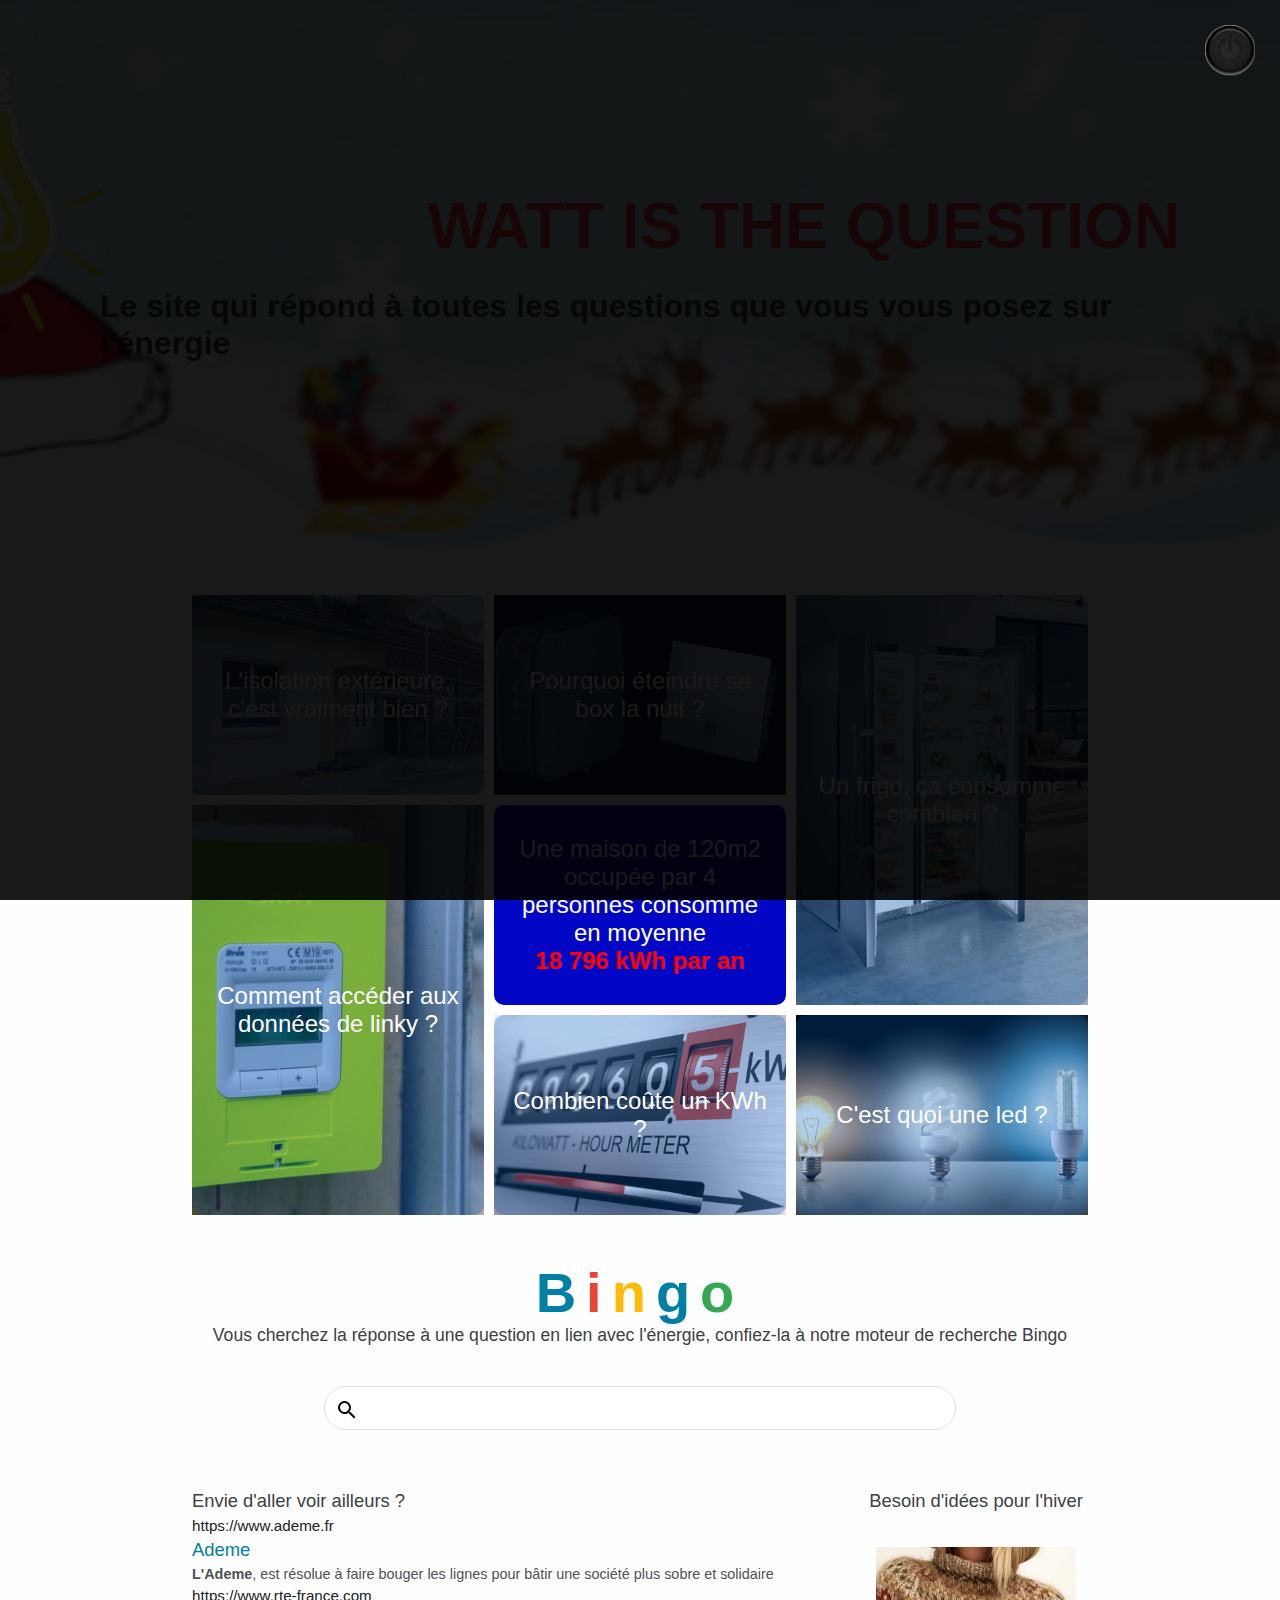
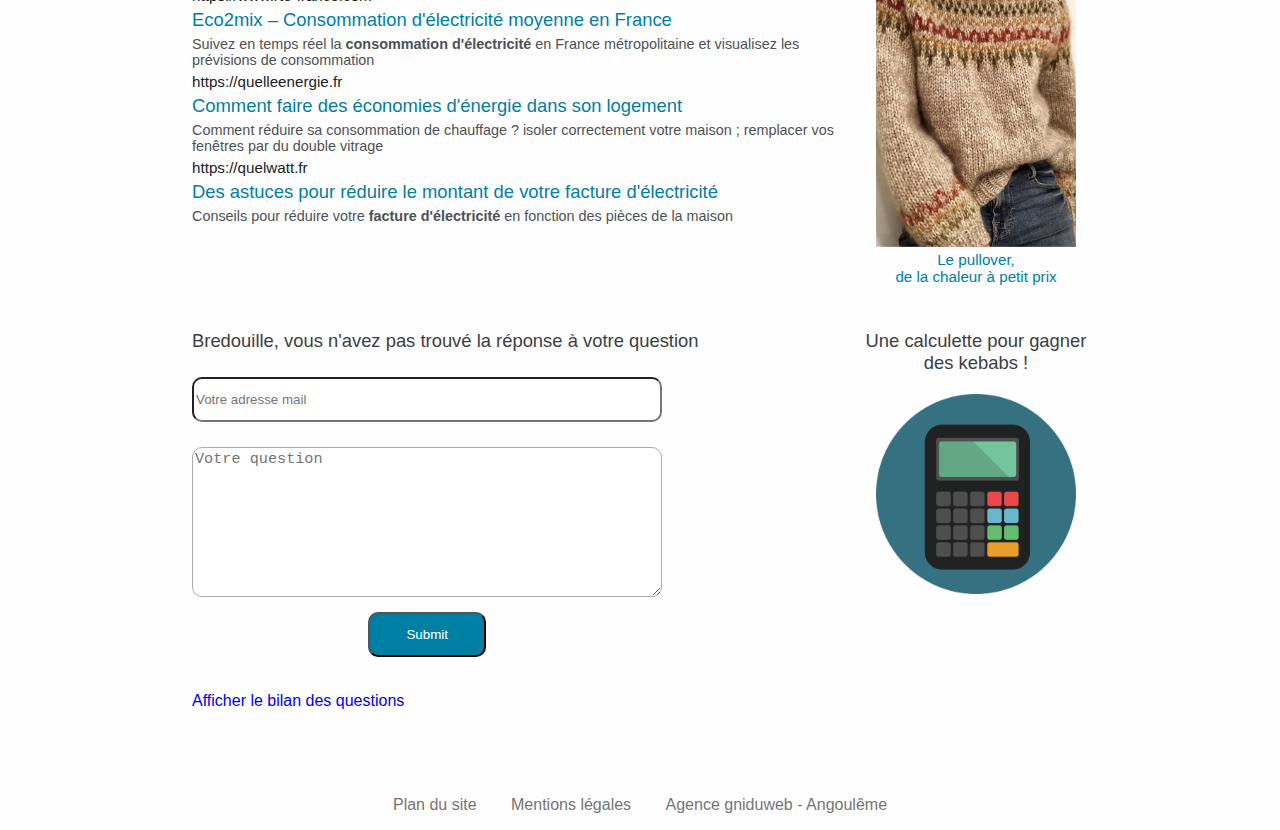
==== commit dfe388c0: "Dlc de la version de noel" ====
--- a/index.html
+++ b/index.html
@@ -4,6 +4,7 @@
 	<title>WATT IS THE QUESTION</title>
 	<meta charset="utf-8">
 	<link  href="./assets/css/style_page_accueil.css" rel="stylesheet" type='text/css'>
+	<link href="https://fonts.cdnfonts.com/css/polar-snow" rel="stylesheet">
 	<link rel="icon" type="image/png" href="./assets/images/ico.png" />
 </head>
 <body>
@@ -155,6 +156,7 @@
 						<input type="submit" id="bouton">
 						<a href="./pages/bilan-questions.php">Afficher le bilan des questions</a>
 					</form>
+					<!--Notification when form was being submitted-->
 				</div>
 				<aside>
 					<h2 class="titre">Une calculette pour gagner des kebabs ! </h2>
--- a/assets/css/style_page_accueil.css
+++ b/assets/css/style_page_accueil.css
@@ -1,3 +1,4 @@
+
 *
 {	box-sizing:border-box;
 	margin:0px;
@@ -53,7 +54,9 @@
 	flex-direction:column;
 	align-items:end;
 	justify-content:center;
-	background:url(./../images/img_header.jpg);
+	/*Update pour noel*/
+	/*background:url(./../images/img_header.jpg);*/
+	background:url(./../images/xmas_header.jpg);
 	background-size:cover;
 	background-position: center center;
 	color:white;
@@ -62,10 +65,14 @@
 }
 header h2
 {	margin-top:25px;
-	font-size:1.5rem;
+	font-size:2rem;
+	color:rgba(0, 0, 0, 0.721);
+	font-weight: bold;
 }
 header h1
-{	font-size:2.5rem;;
+{	font-size:4rem;
+	color: #ea4335;
+	font-family: 'Polar Snow', sans-serif;
 }
 
 
